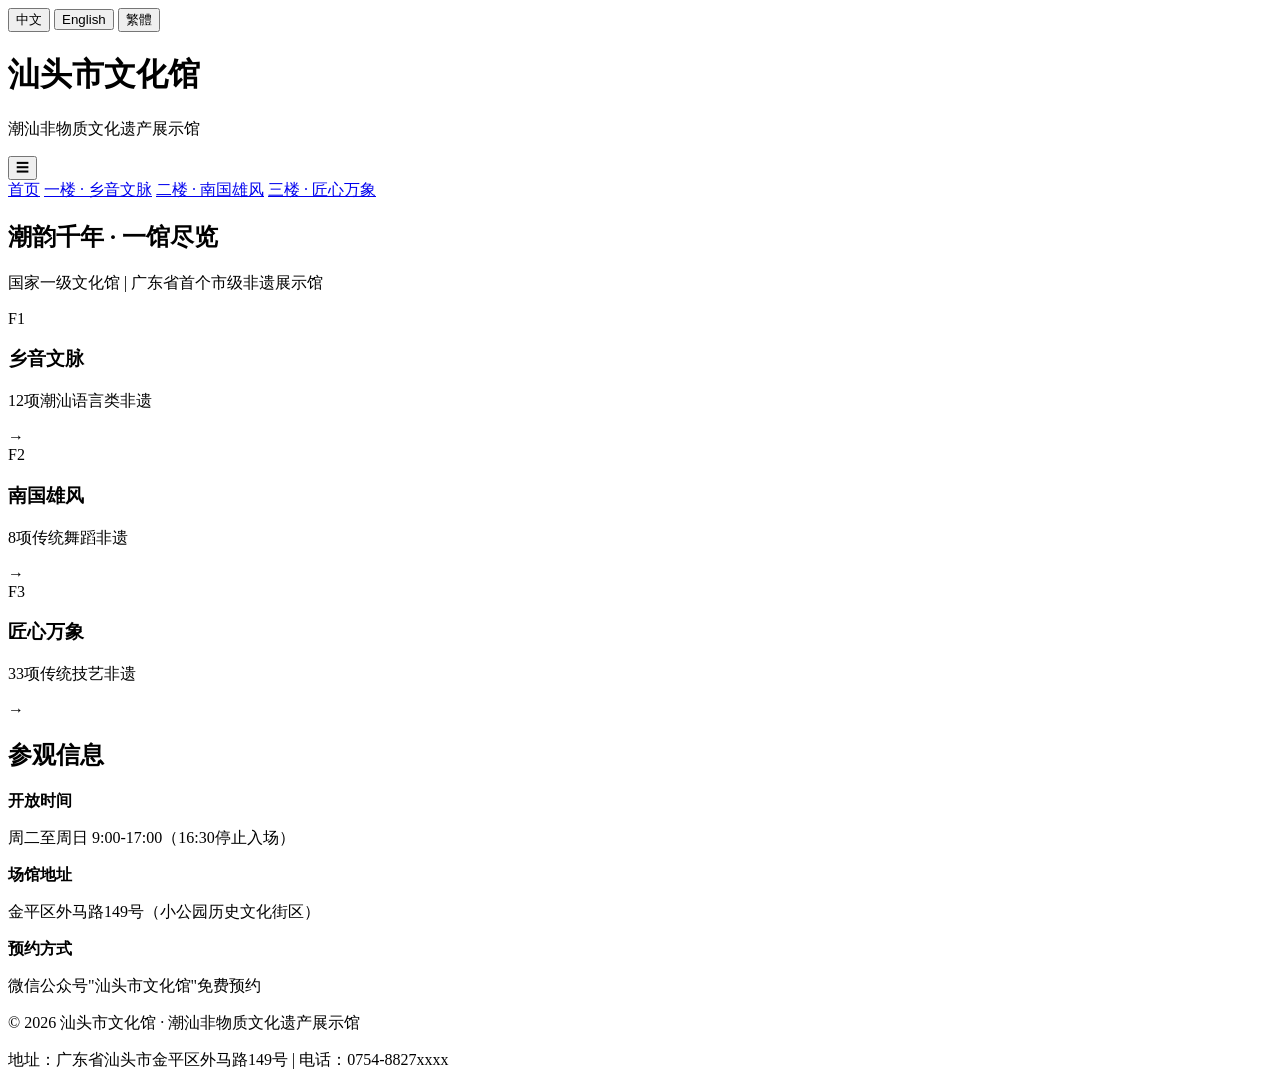
==== index.html @ 95c99cf2 "Add files via upload" ====
<!DOCTYPE html>
<html lang="zh-CN">
<head>
  <meta charset="UTF-8">
  <meta name="viewport" content="width=device-width, initial-scale=1.0">
  <title data-i18n="page_title">汕头市文化馆 · 潮汕非物质文化遗产展示馆</title>
  <meta name="description" content="国家一级文化馆，广东省首个市级非遗展示馆">
  <link href="https://fonts.googleapis.com/css2?family=Noto+Serif+SC:wght@400;700&display=swap" rel="stylesheet">
  <link rel="stylesheet" href="css/style.css">
</head>
<body class="home-page">

  <div class="lang-bar">
    <div class="container">
      <button class="lang-btn active" data-lang="zh">中文</button>
      <button class="lang-btn" data-lang="en">English</button>
      <button class="lang-btn" data-lang="zh-hant">繁體</button>
    </div>
  </div>

  <header class="site-header">
    <div class="container">
      <div class="logo">
        <h1 data-i18n="logo_title">汕头市文化馆</h1>
        <p class="subtitle" data-i18n="logo_subtitle">潮汕非物质文化遗产展示馆</p>
      </div>
      <button id="mobileMenuBtn" class="mobile-menu-btn" aria-label="菜单">☰</button>
      <nav class="main-nav">
        <a href="index.html" class="active" data-i18n="nav_home">首页</a>
        <a href="floor1.html" data-i18n="nav_f1">一楼 · 乡音文脉</a>
        <a href="floor2.html" data-i18n="nav_f2">二楼 · 南国雄风</a>
        <a href="floor3.html" data-i18n="nav_f3">三楼 · 匠心万象</a>
      </nav>
    </div>
  </header>

  <main class="home-main">
    <section class="hero-section">
      <div class="hero-content">
        <h2 class="hero-title" data-i18n="hero_title">潮韵千年 · 一馆尽览</h2>
        <p class="hero-desc" data-i18n="hero_desc">国家一级文化馆 | 广东省首个市级非遗展示馆</p>
      </div>
    </section>

    <section class="floor-entrance">
      <div class="container">
        <div class="entrance-card reveal-up" onclick="location.href='floor1.html'">
          <div class="floor-badge">F1</div>
          <h3 data-i18n="f1_title_short">乡音文脉</h3>
          <p data-i18n="f1_desc_short">12项潮汕语言类非遗</p>
          <div class="arrow">→</div>
        </div>
        
        <div class="entrance-card reveal-up" onclick="location.href='floor2.html'">
          <div class="floor-badge">F2</div>
          <h3 data-i18n="f2_title_short">南国雄风</h3>
          <p data-i18n="f2_desc_short">8项传统舞蹈非遗</p>
          <div class="arrow">→</div>
        </div>
        
        <div class="entrance-card reveal-up" onclick="location.href='floor3.html'">
          <div class="floor-badge">F3</div>
          <h3 data-i18n="f3_title_short">匠心万象</h3>
          <p data-i18n="f3_desc_short">33项传统技艺非遗</p>
          <div class="arrow">→</div>
        </div>
      </div>
    </section>

    <section class="visit-guide">
      <div class="container">
        <h2 class="reveal-up" data-i18n="visit_title">参观信息</h2>
        <div class="info-grid">
          <div class="info-item reveal-up">
            <strong data-i18n="visit_time_label">开放时间</strong>
            <p data-i18n="visit_time_val">周二至周日 9:00-17:00（16:30停止入场）</p>
          </div>
          <div class="info-item reveal-up">
            <strong data-i18n="visit_addr_label">场馆地址</strong>
            <p data-i18n="visit_addr_val">金平区外马路149号（小公园历史文化街区）</p>
          </div>
          <div class="info-item reveal-up">
            <strong data-i18n="visit_book_label">预约方式</strong>
            <p data-i18n="visit_book_val">微信公众号"汕头市文化馆"免费预约</p>
          </div>
        </div>
      </div>
    </section>
  </main>

  <footer class="site-footer">
    <div class="container">
      <p data-i18n="footer_copy">© 2026 汕头市文化馆 · 潮汕非物质文化遗产展示馆</p>
      <p data-i18n="footer_info">地址：广东省汕头市金平区外马路149号 | 电话：0754-8827xxxx</p>
    </div>
  </footer>

  <script src="js/main.js"></script>
</body>
</html>
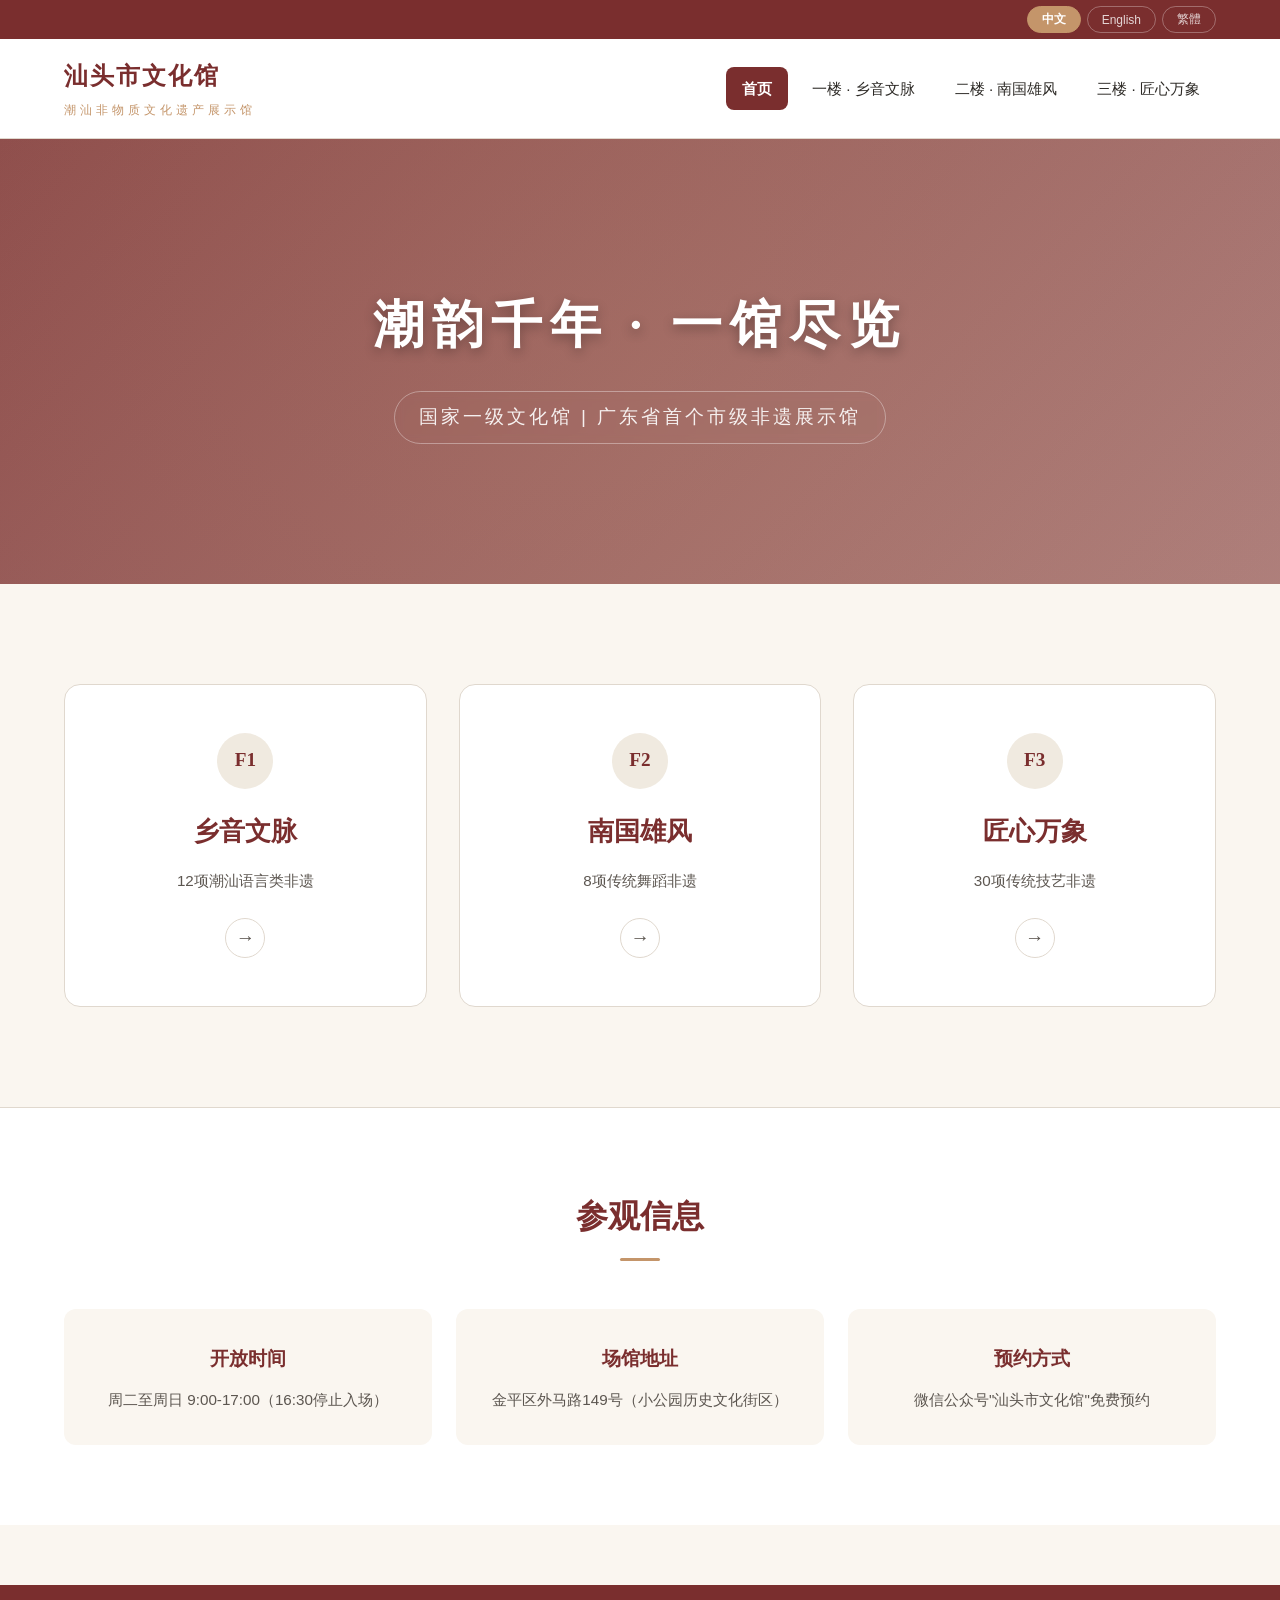
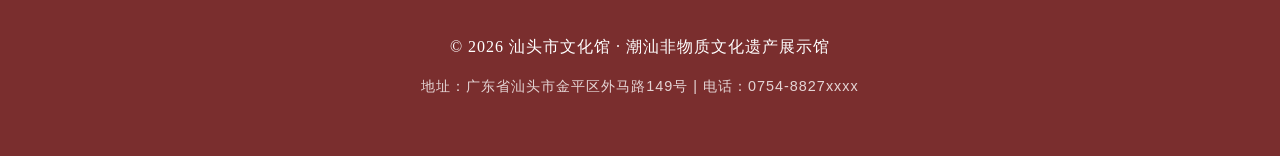
==== commit df77730a: "Update index.html" ====
--- a/index.html
+++ b/index.html
@@ -61,7 +61,7 @@
         <div class="entrance-card reveal-up" onclick="location.href='floor3.html'">
           <div class="floor-badge">F3</div>
           <h3 data-i18n="f3_title_short">匠心万象</h3>
-          <p data-i18n="f3_desc_short">33项传统技艺非遗</p>
+          <p data-i18n="f3_desc_short">30项传统技艺非遗</p>
           <div class="arrow">→</div>
         </div>
       </div>
@@ -97,4 +97,4 @@
 
   <script src="js/main.js"></script>
 </body>
-</html>+</html>
--- a/css/style.css
+++ b/css/style.css
@@ -0,0 +1,178 @@
+/* ================================================
+   汕头市文化馆
+   ================================================ */
+:root {
+  --color-primary: #7A2E2E;    /* 朱砂深红 */
+  --color-primary-l: #9B4444;  /* 朱砂亮红 */
+  --color-accent: #C4956A;     /* 鎏金 */
+  --color-bg: #FAF6F0;         /* 宣纸暖白 */
+  --color-bg-alt: #F0EAE0;     /* 宣纸深 */
+  --color-surface: #FFFFFF;
+  --color-text: #2D2A26;       /* 墨色 */
+  --color-text-mid: #5C5650;
+  --color-border: #E0D8CE;
+  --shadow-sm: 0 2px 8px rgba(122,46,46,0.06);
+  --shadow-md: 0 8px 24px rgba(122,46,46,0.12);
+  --radius-md: 12px;
+  --radius-lg: 16px;
+  --font-serif: 'Noto Serif SC', 'Songti SC', serif;
+  --font-sans: -apple-system, 'PingFang SC', 'Microsoft YaHei', sans-serif;
+}
+
+*, *::before, *::after { box-sizing: border-box; margin: 0; padding: 0; }
+html { scroll-behavior: smooth; }
+body { font-family: var(--font-sans); color: var(--color-text); background: var(--color-bg); line-height: 1.8; }
+a { color: inherit; text-decoration: none; transition: color .3s; }
+img { max-width: 100%; height: auto; display: block; }
+.container { max-width: 1200px; margin: 0 auto; padding: 0 24px; }
+
+/* ==========  顶部语言栏与导航 ========== */
+.lang-bar { background: var(--color-primary); padding: 6px 0; z-index: 100; }
+.lang-bar .container { display: flex; justify-content: flex-end; gap: 6px; }
+.lang-btn { background: transparent; border: 1px solid rgba(255,255,255,.3); color: rgba(255,255,255,.8); padding: 4px 14px; border-radius: 20px; font-size: 12px; cursor: pointer; transition: all .3s; }
+.lang-btn:hover { border-color: #fff; color: #fff; }
+.lang-btn.active { background: var(--color-accent); border-color: var(--color-accent); color: #fff; font-weight: 600; }
+
+.site-header { background: var(--color-surface); border-bottom: 1px solid var(--color-border); padding: 16px 0; position: sticky; top: 0; z-index: 90; transition: all .4s; }
+.site-header.scrolled { padding: 10px 0; box-shadow: var(--shadow-sm); background: rgba(255,255,255,.95); backdrop-filter: blur(12px); }
+.site-header .container { display: flex; align-items: center; justify-content: space-between; position: relative; }
+.logo h1 { font-family: var(--font-serif); font-size: 1.5rem; color: var(--color-primary); letter-spacing: 2px; }
+.logo .subtitle { font-size: .75rem; color: var(--color-accent); letter-spacing: 4px; margin-top: 2px; }
+
+.main-nav { display: flex; gap: 8px; }
+.main-nav a { padding: 8px 16px; border-radius: 8px; font-size: .95rem; transition: all .3s; position: relative; }
+.main-nav a:hover { background: var(--color-bg-alt); color: var(--color-primary); }
+.main-nav a.active { background: var(--color-primary); color: #fff; font-weight: 600; }
+
+/* 移动端菜单按钮 */
+.mobile-menu-btn { display: none; background: none; border: 1px solid var(--color-border); font-size: 1.4rem; padding: 4px 12px; border-radius: 6px; cursor: pointer; color: var(--color-primary); }
+
+/* ========== 首页 Hero 区域 ========== */
+.hero-section { 
+  background: linear-gradient(135deg, rgba(122,46,46,0.85) 0%, rgba(122,46,46,0.6) 100%), url('../img/hero-bg.jpg') center/cover; 
+  color: #fff; padding: 140px 0; text-align: center; position: relative; overflow: hidden;
+}
+.hero-section::before {
+  content: ''; position: absolute; top: -50%; left: -50%; width: 200%; height: 200%;
+  background: radial-gradient(circle, rgba(196,149,106,0.15) 0%, transparent 70%);
+  animation: pulse 8s infinite alternate;
+}
+@keyframes pulse { 0% { transform: scale(1); } 100% { transform: scale(1.1); } }
+.hero-content { position: relative; z-index: 2; }
+.hero-title { font-family: var(--font-serif); font-size: 3.2rem; letter-spacing: 8px; margin-bottom: 20px; text-shadow: 0 4px 12px rgba(0,0,0,0.3); }
+.hero-desc { font-size: 1.2rem; opacity: .9; letter-spacing: 3px; display: inline-block; padding: 8px 24px; border: 1px solid rgba(255,255,255,0.4); border-radius: 30px; backdrop-filter: blur(4px); }
+
+/* ========== 首页楼层入口卡片 ========== */
+.floor-entrance { padding: 100px 0; background: var(--color-bg); }
+.floor-entrance .container { display: grid; grid-template-columns: repeat(auto-fit, minmax(300px, 1fr)); gap: 32px; }
+.entrance-card { 
+  background: var(--color-surface); border-radius: var(--radius-lg); padding: 48px 32px; text-align: center; 
+  cursor: pointer; transition: all .4s cubic-bezier(0.25, 0.8, 0.25, 1); border: 1px solid var(--color-border); 
+  position: relative; overflow: hidden; display: flex; flex-direction: column; align-items: center;
+}
+.entrance-card::before {
+  content: ''; position: absolute; top: 0; left: 0; width: 100%; height: 4px; background: var(--color-accent);
+  transform: scaleX(0); transform-origin: left; transition: transform .4s ease;
+}
+.entrance-card:hover { transform: translateY(-12px); box-shadow: var(--shadow-md); border-color: transparent; }
+.entrance-card:hover::before { transform: scaleX(1); }
+.floor-badge { 
+  display: inline-flex; align-items: center; justify-content: center; width: 56px; height: 56px; 
+  background: var(--color-bg-alt); color: var(--color-primary); border-radius: 50%; font-family: var(--font-serif); 
+  font-size: 1.2rem; font-weight: bold; margin-bottom: 20px; transition: all .3s;
+}
+.entrance-card:hover .floor-badge { background: var(--color-primary); color: #fff; }
+.entrance-card h3 { font-family: var(--font-serif); font-size: 1.6rem; color: var(--color-primary); margin-bottom: 12px; }
+.entrance-card p { color: var(--color-text-mid); font-size: .95rem; margin-bottom: 24px; }
+.entrance-card .arrow { 
+  width: 40px; height: 40px; border-radius: 50%; border: 1px solid var(--color-border); 
+  display: flex; align-items: center; justify-content: center; font-size: 1.2rem; color: var(--color-text-mid); transition: all .3s;
+}
+.entrance-card:hover .arrow { background: var(--color-accent); border-color: var(--color-accent); color: #fff; transform: translateX(4px); }
+
+/* ==========  首页参观信息  ========== */
+.visit-guide { padding: 80px 0; background: var(--color-surface); border-top: 1px solid var(--color-border); }
+.visit-guide h2 { font-family: var(--font-serif); font-size: 2rem; text-align: center; color: var(--color-primary); margin-bottom: 48px; position: relative; }
+.visit-guide h2::after { content: ''; display: block; width: 40px; height: 3px; background: var(--color-accent); margin: 12px auto 0; border-radius: 2px; }
+.info-grid { display: grid; grid-template-columns: repeat(auto-fit, minmax(280px, 1fr)); gap: 24px; }
+.info-item { 
+  background: var(--color-bg); padding: 32px 24px; border-radius: var(--radius-md); text-align: center; 
+  transition: all .3s; border: 1px solid transparent;
+}
+.info-item:hover { border-color: var(--color-accent); transform: translateY(-4px); box-shadow: var(--shadow-sm); }
+.info-item strong { display: block; font-family: var(--font-serif); font-size: 1.2rem; color: var(--color-primary); margin-bottom: 12px; }
+.info-item p { color: var(--color-text-mid); font-size: .95rem; line-height: 1.6; }
+
+/* ========== 楼层页 Hero ========== */
+.floor-hero { padding: 100px 0 60px; text-align: center; background: linear-gradient(180deg, var(--color-bg-alt) 0%, var(--color-bg) 100%); position: relative; }
+.floor-tag { display: inline-block; background: var(--color-primary); color: #fff; padding: 6px 20px; border-radius: 20px; font-size: .8rem; letter-spacing: 3px; margin-bottom: 20px; font-weight: 600; }
+.floor-title { font-family: var(--font-serif); font-size: 2.8rem; color: var(--color-primary); margin-bottom: 20px; letter-spacing: 4px; }
+.floor-desc { max-width: 750px; margin: 0 auto; color: var(--color-text-mid); font-size: 1.1rem; line-height: 1.9; }
+
+/* ========== 展项网格与卡片 ========== */
+.exhibit-list-section { padding: 60px 0 100px; }
+.exhibit-grid { display: grid; grid-template-columns: repeat(auto-fill, minmax(300px, 1fr)); gap: 32px; }
+.exhibit-card { 
+  background: var(--color-surface); border-radius: var(--radius-md); overflow: hidden; border: 1px solid var(--color-border); 
+  transition: all .4s cubic-bezier(0.25, 0.8, 0.25, 1); display: flex; flex-direction: column;
+}
+.exhibit-card:hover { transform: translateY(-8px); box-shadow: var(--shadow-md); border-color: transparent; }
+.card-img-wrapper { position: relative; height: 220px; overflow: hidden; background: var(--color-bg-alt); }
+.card-img-wrapper img { width: 100%; height: 100%; object-fit: cover; transition: transform .6s ease; }
+.exhibit-card:hover .card-img-wrapper img { transform: scale(1.05); }
+.card-level { 
+  position: absolute; top: 16px; left: 16px; background: rgba(122,46,46,0.9); color: #fff; 
+  padding: 4px 14px; border-radius: 20px; font-size: .75rem; backdrop-filter: blur(4px); letter-spacing: 1px;
+}
+.card-body { padding: 24px; flex: 1; display: flex; flex-direction: column; }
+.card-body h3 { font-family: var(--font-serif); font-size: 1.25rem; color: var(--color-primary); margin-bottom: 12px; }
+.card-body p { font-size: .9rem; color: var(--color-text-mid); display: -webkit-box; -webkit-line-clamp: 2; -webkit-box-orient: vertical; overflow: hidden; flex: 1; }
+
+/* ========== 详情页 ========== */
+.detail-main { padding: 60px 0 100px; }
+.back-btn { 
+  background: transparent; border: 1px solid var(--color-border); padding: 10px 24px; border-radius: 8px; 
+  cursor: pointer; margin-bottom: 40px; transition: all .3s; font-size: .95rem; color: var(--color-text-mid);
+}
+.back-btn:hover { border-color: var(--color-primary); color: var(--color-primary); background: var(--color-bg-alt); }
+.detail-img { width: 100%; max-height: 550px; object-fit: cover; border-radius: var(--radius-lg); margin-bottom: 40px; cursor: zoom-in; box-shadow: var(--shadow-sm); }
+.detail-info h1 { font-family: var(--font-serif); font-size: 2.4rem; color: var(--color-primary); margin-bottom: 20px; letter-spacing: 2px; }
+.detail-meta { display: flex; gap: 12px; margin-bottom: 32px; flex-wrap: wrap; }
+.meta-tag { background: var(--color-bg-alt); padding: 6px 18px; border-radius: 20px; font-size: .85rem; color: var(--color-primary); font-weight: 500; }
+.detail-desc p { margin-bottom: 20px; font-size: 1.05rem; line-height: 2; color: var(--color-text-mid); text-align: justify; }
+
+/* ==========  页脚 ========== */
+.site-footer { background: var(--color-primary); color: rgba(255,255,255,0.8); padding: 48px 0; text-align: center; margin-top: 60px; }
+.site-footer p { font-size: .9rem; margin-bottom: 8px; letter-spacing: 1px; }
+.site-footer p:first-child { font-family: var(--font-serif); font-size: 1rem; color: #fff; margin-bottom: 12px; }
+
+/* ========== 通用组件与动画 ========== */
+.reveal-up { opacity: 0; transform: translateY(30px); transition: all .7s cubic-bezier(0.25, 0.8, 0.25, 1); }
+.reveal-up.visible { opacity: 1; transform: translateY(0); }
+.loading-state { text-align: center; padding: 80px; color: var(--color-text-mid); font-size: 1.1rem; }
+
+.lightbox-overlay { position: fixed; top: 0; left: 0; width: 100%; height: 100%; background: rgba(0,0,0,.9); display: flex; align-items: center; justify-content: center; z-index: 999; opacity: 0; transition: opacity .3s; }
+.lightbox-overlay.active { opacity: 1; }
+.lightbox-content img { max-width: 90%; max-height: 90vh; border-radius: 8px; box-shadow: 0 20px 60px rgba(0,0,0,0.5); }
+.lightbox-close { position: absolute; top: 20px; right: 30px; background: none; border: none; color: #fff; font-size: 2.5rem; cursor: pointer; transition: transform .3s; }
+.lightbox-close:hover { transform: rotate(90deg); }
+
+.back-to-top { position: fixed; bottom: 30px; right: 30px; width: 48px; height: 48px; background: var(--color-primary); color: #fff; border: none; border-radius: 50%; font-size: 1.2rem; cursor: pointer; opacity: 0; transform: translateY(20px); transition: all .3s; z-index: 80; box-shadow: var(--shadow-md); }
+.back-to-top.visible { opacity: 1; transform: translateY(0); }
+.back-to-top:hover { background: var(--color-primary-l); transform: translateY(-4px); }
+
+/* ========== 响应式优化 ========== */
+@media (max-width: 768px) {
+  .hero-title { font-size: 2.2rem; letter-spacing: 4px; }
+  .hero-desc { font-size: 1rem; padding: 6px 16px; }
+  .floor-title { font-size: 2rem; }
+  .mobile-menu-btn { display: block; }
+  .main-nav { 
+    display: none; position: absolute; top: 100%; left: 0; right: 0; background: var(--color-surface); 
+    flex-direction: column; padding: 16px; box-shadow: var(--shadow-md); border-top: 1px solid var(--color-border);
+  }
+  .main-nav.mobile-open { display: flex; }
+  .main-nav a { padding: 12px 16px; border-radius: 8px; }
+  .info-grid { grid-template-columns: 1fr; }
+  .floor-entrance .container { grid-template-columns: 1fr; }
+}
